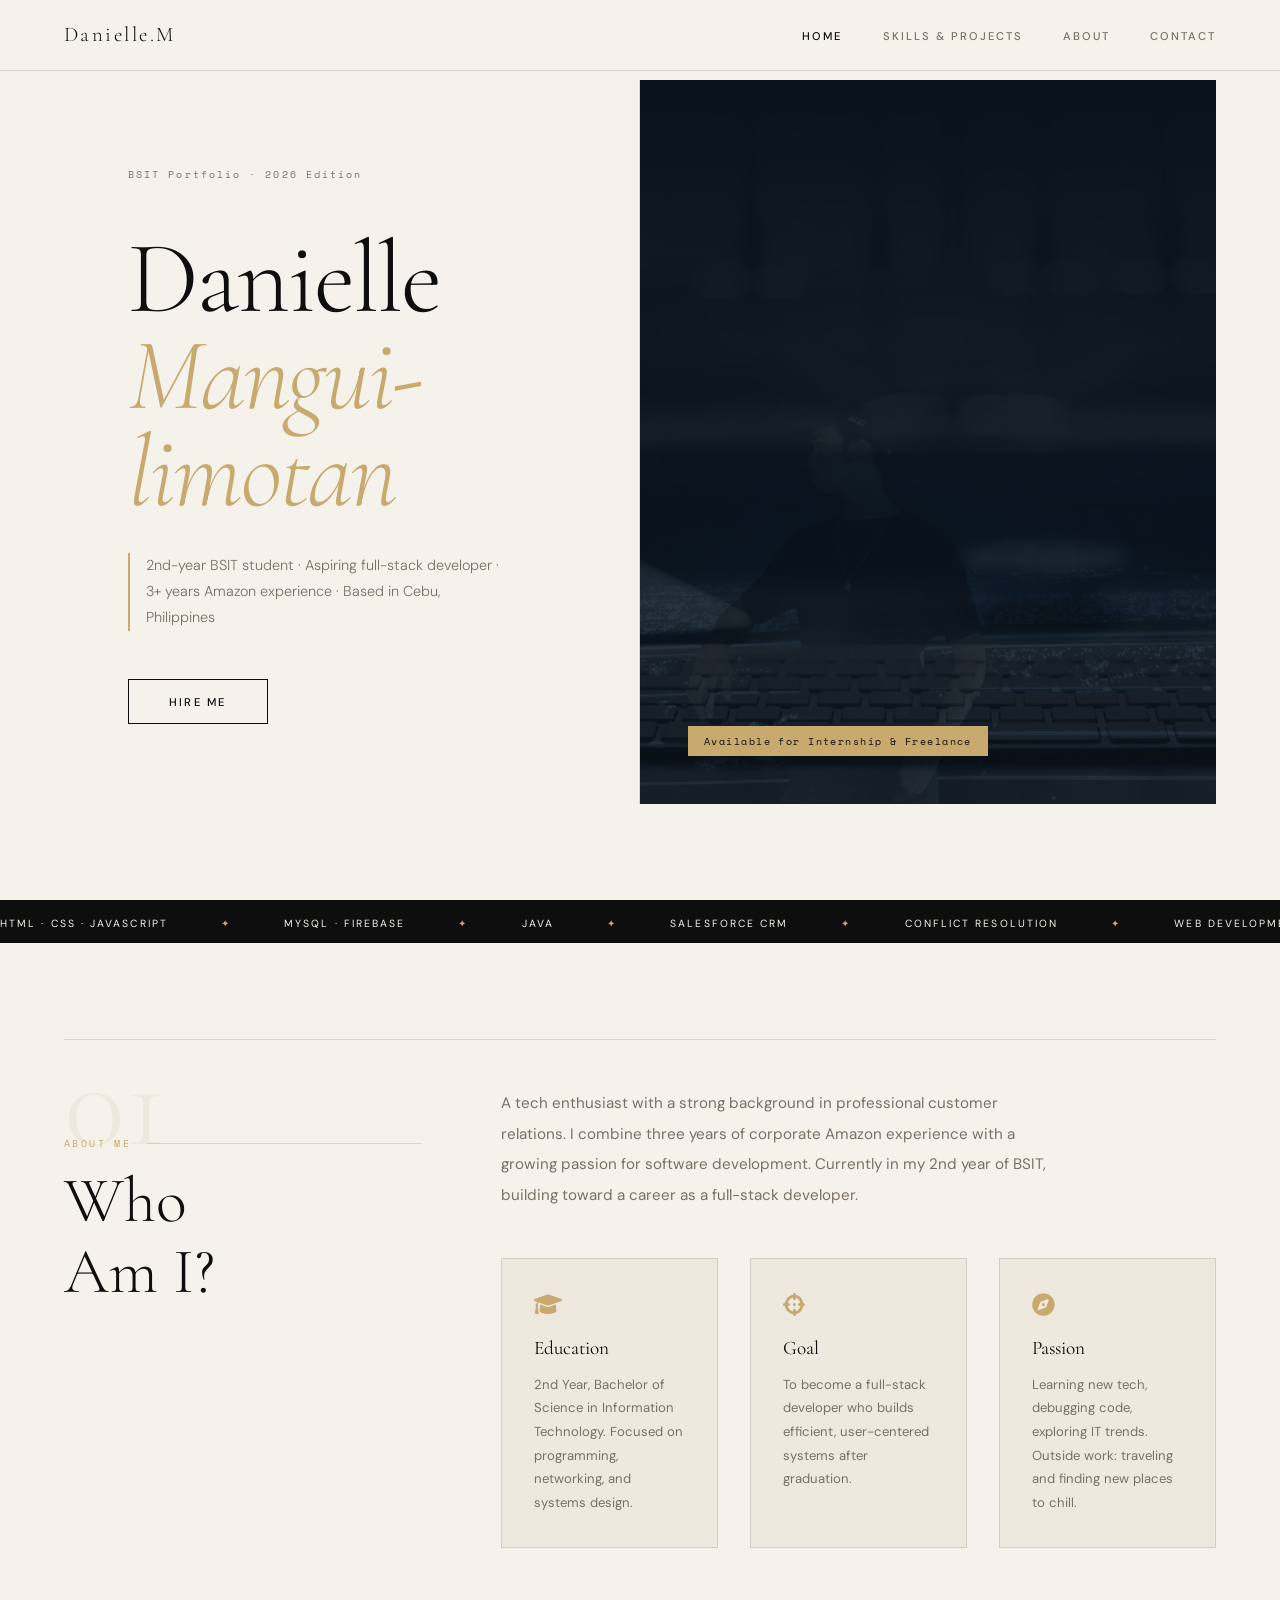
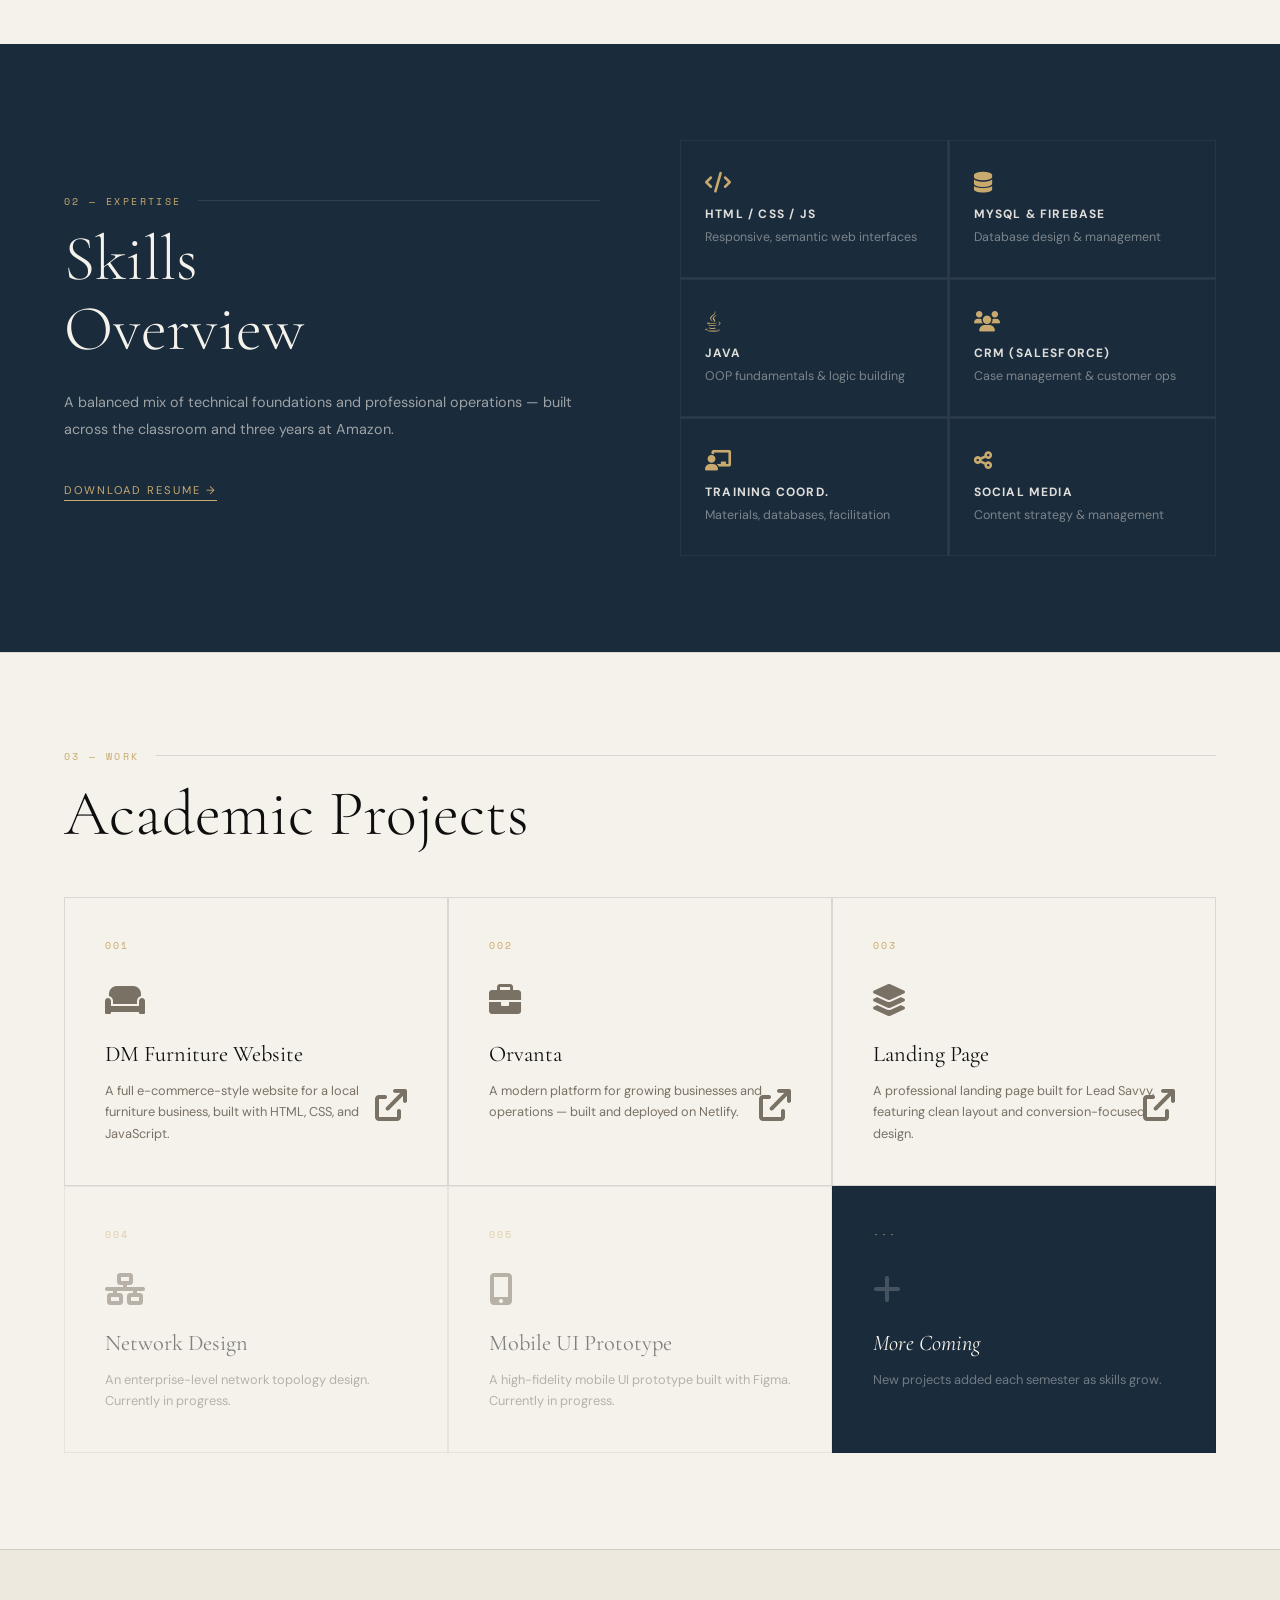
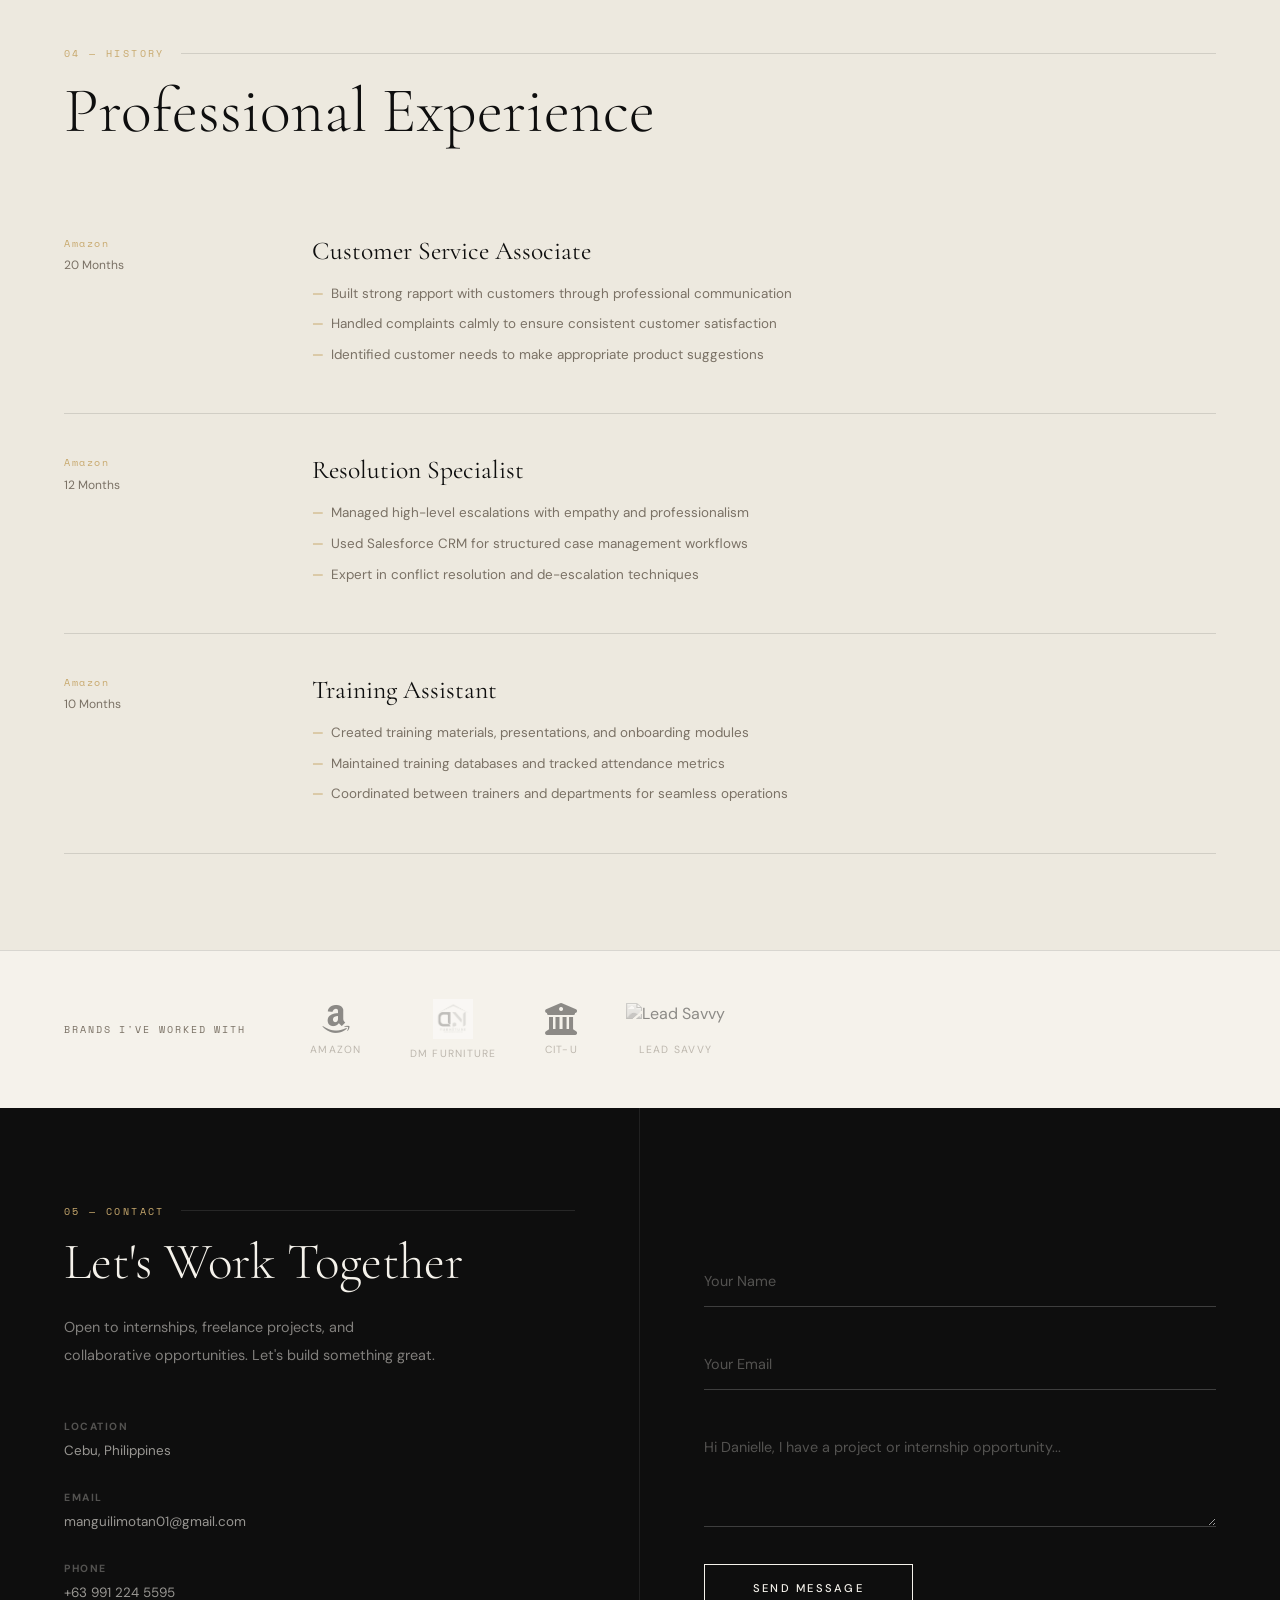
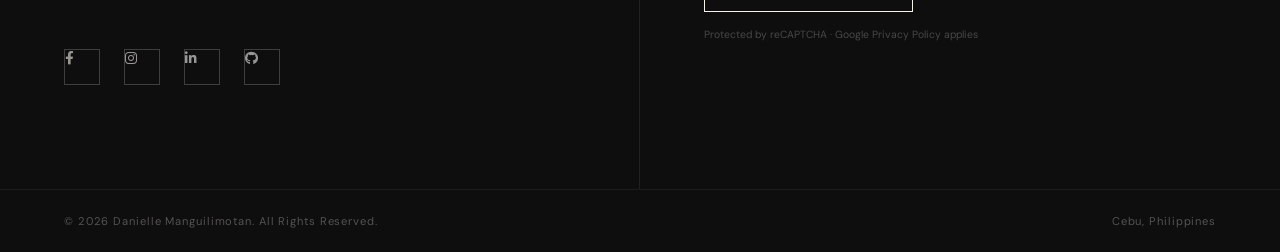
==== index.html @ 1981ad3d "Updated Portfolio" ====
<!DOCTYPE html>
<html lang="en">
<head>
<meta charset="UTF-8">
<meta name="viewport" content="width=device-width, initial-scale=1.0">
<title>Danielle Manguilimotan — Portfolio</title>
<link rel="preconnect" href="https://fonts.googleapis.com">
<link href="https://fonts.googleapis.com/css2?family=Cormorant+Garamond:ital,wght@0,300;0,400;0,600;1,300;1,400&family=DM+Sans:wght@300;400;500&family=Space+Mono&display=swap" rel="stylesheet">
<link rel="stylesheet" href="https://cdnjs.cloudflare.com/ajax/libs/font-awesome/6.0.0/css/all.min.css">
<style>
:root {
  --ink: #0e0e0e;
  --paper: #f5f2eb;
  --cream: #ede9df;
  --accent: #c8a96e;
  --muted: #7a7165;
  --blue-deep: #1a2b3c;
  --rule: rgba(14,14,14,0.12);
}

*, *::before, *::after { margin: 0; padding: 0; box-sizing: border-box; }

html { scroll-behavior: smooth; }

body {
  font-family: 'DM Sans', sans-serif;
  background: var(--paper);
  color: var(--ink);
  overflow-x: hidden;
}

/* ── NAV ── */
nav {
  position: fixed; top: 0; left: 0; right: 0; z-index: 100;
  display: flex; align-items: center; justify-content: space-between;
  padding: 1.4rem 4rem;
  background: rgba(245,242,235,0.92);
  backdrop-filter: blur(12px);
  border-bottom: 1px solid var(--rule);
}

.nav-logo {
  font-family: 'Cormorant Garamond', serif;
  font-size: 1.3rem;
  font-weight: 300;
  letter-spacing: 0.12em;
  color: var(--ink);
  text-decoration: none;
}

.nav-links { display: flex; gap: 2.5rem; list-style: none; }
.nav-links a {
  font-size: 0.7rem;
  font-weight: 500;
  letter-spacing: 0.18em;
  text-transform: uppercase;
  color: var(--muted);
  text-decoration: none;
  transition: color 0.3s;
}
.nav-links a:hover, .nav-links a.active { color: var(--ink); }

.hamburger { display: none; flex-direction: column; gap: 5px; cursor: pointer; background: none; border: none; }
.hamburger span { width: 24px; height: 1.5px; background: var(--ink); display: block; transition: 0.3s; }

/* ── HERO ── */
.hero {
  min-height: 100vh;
  display: grid;
  grid-template-columns: 1fr 1fr;
  padding-top: 80px;
}

.hero-left {
  display: flex; flex-direction: column; justify-content: flex-end;
  padding: 4rem 3rem 5rem 4rem;
  border-right: 1px solid var(--rule);
}

.hero-issue {
  font-family: 'Space Mono', monospace;
  font-size: 0.65rem;
  letter-spacing: 0.2em;
  color: var(--muted);
  margin-bottom: 3rem;
}

.hero-name {
  font-family: 'Cormorant Garamond', serif;
  font-size: clamp(4rem, 8vw, 7rem);
  font-weight: 300;
  line-height: 0.95;
  letter-spacing: -0.02em;
  margin-bottom: 2rem;
}

.hero-name em {
  font-style: italic;
  color: var(--accent);
}

.hero-desc {
  font-size: 0.9rem;
  font-weight: 300;
  color: var(--muted);
  line-height: 1.8;
  max-width: 380px;
  margin-bottom: 3rem;
  border-left: 2px solid var(--accent);
  padding-left: 1rem;
}

.hero-cta {
  display: inline-block;
  font-size: 0.7rem;
  letter-spacing: 0.2em;
  text-transform: uppercase;
  font-weight: 500;
  color: var(--ink);
  text-decoration: none;
  padding: 0.9rem 2.5rem;
  border: 1px solid var(--ink);
  transition: all 0.4s;
  align-self: flex-start;
}
.hero-cta:hover { background: var(--ink); color: var(--paper); }

.hero-right {
  background: var(--blue-deep);
  position: relative;
  overflow: hidden;
  display: flex; align-items: flex-end;
  padding: 3rem;
}

.hero-right::before {
  content: '';
  position: absolute; inset: 0;
  background: url('image/background.jpg') center/cover no-repeat;
  opacity: 0.35;
  mix-blend-mode: luminosity;
}

.hero-tag {
  position: relative; z-index: 2;
  background: var(--accent);
  color: var(--ink);
  font-family: 'Space Mono', monospace;
  font-size: 0.6rem;
  letter-spacing: 0.15em;
  padding: 0.5rem 1rem;
  display: inline-block;
}

.hero-photo {
  position: absolute; inset: 0;
  background: url('image/me4.jpg') center/cover no-repeat;
  opacity: 0.5;
  mix-blend-mode: multiply;
}

/* ── TICKER ── */
.ticker {
  background: var(--ink);
  color: var(--paper);
  padding: 0.7rem 0;
  overflow: hidden;
  white-space: nowrap;
}
.ticker-track {
  display: inline-block;
  animation: ticker 30s linear infinite;
  font-size: 0.65rem;
  letter-spacing: 0.2em;
  text-transform: uppercase;
}
.ticker-track span { margin: 0 3rem; color: var(--accent); }
@keyframes ticker { from { transform: translateX(0); } to { transform: translateX(-50%); } }

/* ── SECTION BASE ── */
section { padding: 6rem 4rem; }

.section-label {
  font-family: 'Space Mono', monospace;
  font-size: 0.6rem;
  letter-spacing: 0.25em;
  text-transform: uppercase;
  color: var(--accent);
  margin-bottom: 1rem;
  display: flex; align-items: center; gap: 1rem;
}
.section-label::after {
  content: '';
  flex: 1;
  height: 1px;
  background: var(--rule);
}

.section-title {
  font-family: 'Cormorant Garamond', serif;
  font-size: clamp(2.5rem, 5vw, 4rem);
  font-weight: 300;
  line-height: 1.1;
  margin-bottom: 1rem;
}

/* ── ABOUT ── */
.about-section {
  display: grid;
  grid-template-columns: 1fr 2fr;
  gap: 5rem;
  align-items: start;
  border-top: 1px solid var(--rule);
}

.about-sidebar .number {
  font-family: 'Cormorant Garamond', serif;
  font-size: 8rem;
  font-weight: 300;
  line-height: 1;
  color: var(--cream);
  margin-bottom: -2rem;
}

.about-cards { display: grid; grid-template-columns: repeat(3, 1fr); gap: 2rem; margin-top: 3rem; }
.about-card {
  padding: 2rem;
  border: 1px solid var(--rule);
  background: var(--cream);
  transition: all 0.4s;
}
.about-card:hover {
  border-color: var(--accent);
  transform: translateY(-4px);
}
.about-card .card-icon {
  font-size: 1.4rem;
  color: var(--accent);
  margin-bottom: 1rem;
}
.about-card h3 {
  font-family: 'Cormorant Garamond', serif;
  font-size: 1.2rem;
  font-weight: 400;
  margin-bottom: 0.8rem;
}
.about-card p { font-size: 0.82rem; color: var(--muted); line-height: 1.8; }

/* ── SKILLS ── */
.skills-section {
  background: var(--blue-deep);
  color: var(--paper);
  display: grid;
  grid-template-columns: 1fr 1fr;
  gap: 5rem;
  align-items: center;
}

.skills-section .section-label { color: var(--accent); }
.skills-section .section-label::after { background: rgba(255,255,255,0.1); }
.skills-section .section-title { color: var(--paper); }
.skills-section .skills-lead { font-size: 0.9rem; color: rgba(245,242,235,0.6); line-height: 1.9; margin-top: 1.5rem; }

.skills-grid { display: grid; grid-template-columns: 1fr 1fr; gap: 1px; background: rgba(255,255,255,0.08); }
.skill-cell {
  padding: 2rem 1.5rem;
  background: var(--blue-deep);
  border: 1px solid rgba(255,255,255,0.06);
  transition: background 0.3s;
}
.skill-cell:hover { background: rgba(255,255,255,0.04); }
.skill-cell i { font-size: 1.3rem; color: var(--accent); margin-bottom: 0.8rem; display: block; }
.skill-cell h4 { font-size: 0.75rem; letter-spacing: 0.1em; text-transform: uppercase; color: rgba(245,242,235,0.9); margin-bottom: 0.4rem; }
.skill-cell p { font-size: 0.78rem; color: rgba(245,242,235,0.45); }

/* ── PROJECTS ── */
.projects-section { border-top: 1px solid var(--rule); }

.projects-grid { display: grid; grid-template-columns: repeat(3, 1fr); gap: 0; margin-top: 3rem; }
.project-card {
  border: 1px solid var(--rule);
  padding: 2.5rem;
  text-decoration: none;
  color: var(--ink);
  position: relative;
  overflow: hidden;
  transition: all 0.4s;
  background: var(--paper);
}
.project-card::before {
  content: '';
  position: absolute;
  left: 0; top: 0; bottom: 0;
  width: 3px;
  background: var(--accent);
  transform: scaleY(0);
  transform-origin: bottom;
  transition: transform 0.4s;
}
.project-card:hover::before { transform: scaleY(1); }
.project-card:hover { background: var(--cream); }

.project-num {
  font-family: 'Space Mono', monospace;
  font-size: 0.6rem;
  color: var(--accent);
  letter-spacing: 0.2em;
  margin-bottom: 2rem;
}
.project-card i { font-size: 2rem; color: var(--muted); margin-bottom: 1.5rem; display: block; }
.project-card h3 {
  font-family: 'Cormorant Garamond', serif;
  font-size: 1.4rem;
  font-weight: 400;
  margin-bottom: 0.8rem;
}
.project-card p { font-size: 0.8rem; color: var(--muted); line-height: 1.7; }
.project-arrow {
  position: absolute; bottom: 2.5rem; right: 2.5rem;
  font-size: 0.9rem; color: var(--accent);
  transition: transform 0.3s;
}
.project-card:hover .project-arrow { transform: translate(4px, -4px); }
.project-wip { opacity: 0.5; pointer-events: none; }

/* ── EXPERIENCE ── */
.experience-section {
  background: var(--cream);
  border-top: 1px solid var(--rule);
}

.exp-timeline { margin-top: 3rem; }
.exp-item {
  display: grid;
  grid-template-columns: 200px 1fr;
  gap: 3rem;
  padding: 2.5rem 0;
  border-bottom: 1px solid var(--rule);
  align-items: start;
}
.exp-meta .company {
  font-family: 'Space Mono', monospace;
  font-size: 0.65rem;
  letter-spacing: 0.15em;
  color: var(--accent);
  margin-bottom: 0.4rem;
}
.exp-meta .duration {
  font-size: 0.75rem;
  color: var(--muted);
}
.exp-content h3 {
  font-family: 'Cormorant Garamond', serif;
  font-size: 1.6rem;
  font-weight: 400;
  margin-bottom: 1rem;
}
.exp-bullets { list-style: none; }
.exp-bullets li {
  font-size: 0.84rem;
  color: var(--muted);
  line-height: 1.8;
  padding-left: 1.2rem;
  position: relative;
  margin-bottom: 0.4rem;
}
.exp-bullets li::before {
  content: '—';
  position: absolute; left: 0;
  color: var(--accent);
}

/* ── BRANDS ── */
.brands-section {
  border-top: 1px solid var(--rule);
  padding: 3rem 4rem;
  display: flex;
  align-items: center;
  gap: 4rem;
  flex-wrap: wrap;
}
.brand-label {
  font-family: 'Space Mono', monospace;
  font-size: 0.6rem;
  letter-spacing: 0.2em;
  color: var(--muted);
  text-transform: uppercase;
  white-space: nowrap;
}
.brands-list {
  display: flex; align-items: center; gap: 3rem; flex-wrap: wrap;
}
.brand-item {
  opacity: 0.45;
  transition: opacity 0.3s;
  display: flex; flex-direction: column; align-items: center; gap: 0.5rem;
}
.brand-item:hover { opacity: 0.85; }
.brand-item i { font-size: 2rem; color: var(--ink); }
.brand-item span { font-size: 0.65rem; letter-spacing: 0.12em; text-transform: uppercase; color: var(--muted); }
.brand-item img { height: 40px; width: auto; filter: grayscale(1); }

/* ── CONTACT CTA ── */
.contact-section {
  background: var(--ink);
  color: var(--paper);
  display: grid;
  grid-template-columns: 1fr 1fr;
  min-height: 60vh;
  padding: 0;
}

.contact-left {
  padding: 6rem 4rem;
  border-right: 1px solid rgba(255,255,255,0.08);
  display: flex; flex-direction: column; justify-content: space-between;
}
.contact-left .section-label { color: var(--accent); }
.contact-left .section-label::after { background: rgba(255,255,255,0.1); }
.contact-left .section-title { color: var(--paper); font-size: clamp(2.5rem, 4vw, 3.5rem); }
.contact-tagline { font-size: 0.9rem; color: rgba(245,242,235,0.5); line-height: 1.9; margin-top: 1.5rem; max-width: 380px; }

.contact-info { margin-top: auto; padding-top: 3rem; }
.contact-info a, .contact-info p {
  display: block;
  font-size: 0.84rem;
  color: rgba(245,242,235,0.6);
  text-decoration: none;
  margin-bottom: 0.5rem;
  transition: color 0.3s;
}
.contact-info a:hover { color: var(--accent); }

.contact-right {
  padding: 6rem 4rem;
  display: flex; flex-direction: column; justify-content: center;
}

.contact-form input,
.contact-form textarea {
  width: 100%;
  background: transparent;
  border: none;
  border-bottom: 1px solid rgba(255,255,255,0.2);
  color: var(--paper);
  font-family: 'DM Sans', sans-serif;
  font-size: 0.9rem;
  padding: 1rem 0;
  margin-bottom: 2rem;
  outline: none;
  transition: border-color 0.3s;
}
.contact-form input:focus,
.contact-form textarea:focus { border-color: var(--accent); }
.contact-form input::placeholder,
.contact-form textarea::placeholder { color: rgba(245,242,235,0.3); }

.contact-form button {
  background: transparent;
  border: 1px solid var(--paper);
  color: var(--paper);
  font-family: 'DM Sans', sans-serif;
  font-size: 0.7rem;
  letter-spacing: 0.2em;
  text-transform: uppercase;
  padding: 1rem 3rem;
  cursor: pointer;
  transition: all 0.4s;
  font-weight: 500;
}
.contact-form button:hover { background: var(--accent); border-color: var(--accent); color: var(--ink); }

.socials-row { display: flex; gap: 1.5rem; margin-top: 3rem; }
.social-link {
  width: 36px; height: 36px;
  border: 1px solid rgba(255,255,255,0.2);
  display: flex; align-items: center; justify-content: center;
  color: rgba(245,242,235,0.5);
  text-decoration: none;
  font-size: 0.8rem;
  transition: all 0.3s;
}
.social-link:hover { border-color: var(--accent); color: var(--accent); }

/* ── FOOTER ── */
footer {
  background: var(--ink);
  border-top: 1px solid rgba(255,255,255,0.06);
  padding: 1.5rem 4rem;
  display: flex;
  justify-content: space-between;
  align-items: center;
}
footer p { font-size: 0.7rem; color: rgba(245,242,235,0.3); letter-spacing: 0.08em; }

/* ── MOBILE ── */
@media (max-width: 900px) {
  nav { padding: 1.2rem 1.5rem; }
  .nav-links { display: none; flex-direction: column; position: fixed; top: 60px; left: 0; right: 0; background: var(--paper); padding: 2rem; border-bottom: 1px solid var(--rule); gap: 1.5rem; }
  .nav-links.open { display: flex; }
  .hamburger { display: flex; }

  .hero { grid-template-columns: 1fr; min-height: auto; }
  .hero-left { padding: 3rem 1.5rem 4rem; border-right: none; border-bottom: 1px solid var(--rule); }
  .hero-right { height: 50vw; min-height: 200px; }

  section { padding: 4rem 1.5rem; }
  .about-section { grid-template-columns: 1fr; gap: 2rem; }
  .about-cards { grid-template-columns: 1fr; }
  .skills-section { grid-template-columns: 1fr; gap: 3rem; }
  .projects-grid { grid-template-columns: 1fr; }
  .exp-item { grid-template-columns: 1fr; gap: 0.5rem; }
  .brands-section { padding: 2rem 1.5rem; gap: 2rem; }
  .contact-section { grid-template-columns: 1fr; }
  .contact-left, .contact-right { padding: 3rem 1.5rem; }
  .contact-left { border-right: none; border-bottom: 1px solid rgba(255,255,255,0.08); }
  footer { flex-direction: column; gap: 0.5rem; text-align: center; padding: 1.5rem; }
}
</style>
</head>
<body>

<!-- NAV -->
<nav>
  <a href="index.html" class="nav-logo">Danielle.M</a>
  <ul class="nav-links" id="navLinks">
    <li><a href="index.html" class="active">Home</a></li>
    <li><a href="services.html">Skills & Projects</a></li>
    <li><a href="about.html">About</a></li>
    <li><a href="contact.html">Contact</a></li>
  </ul>
  <button class="hamburger" id="hamburger" aria-label="Menu">
    <span></span><span></span><span></span>
  </button>
</nav>

<!-- HERO -->
<section id="home" class="hero">
  <div class="hero-left">
    <p class="hero-issue">BSIT Portfolio · 2026 Edition</p>
    <h1 class="hero-name">Danielle<br><em>Mangui-<br>limotan</em></h1>
    <p class="hero-desc">2nd-year BSIT student · Aspiring full-stack developer · 3+ years Amazon experience · Based in Cebu, Philippines</p>
    <a href="#contact" class="hero-cta">Hire Me</a>
  </div>
  <div class="hero-right">
    <div class="hero-photo"></div>
    <span class="hero-tag">Available for Internship &amp; Freelance</span>
  </div>
</section>

<!-- TICKER -->
<div class="ticker">
  <div class="ticker-track">
    HTML · CSS · JavaScript <span>✦</span> MySQL · Firebase <span>✦</span> Java <span>✦</span> Salesforce CRM <span>✦</span> Conflict Resolution <span>✦</span> Web Development <span>✦</span> Social Media Management <span>✦</span> HTML · CSS · JavaScript <span>✦</span> MySQL · Firebase <span>✦</span> Java <span>✦</span> Salesforce CRM <span>✦</span> Conflict Resolution <span>✦</span> Web Development <span>✦</span> Social Media Management <span>✦</span>
  </div>
</div>

<!-- ABOUT -->
<section id="about">
  <div class="about-section">
    <div class="about-sidebar">
      <div class="number">01</div>
      <div class="section-label">About Me</div>
      <div class="section-title">Who<br>Am I?</div>
    </div>
    <div>
      <p style="font-size:0.95rem; color:var(--muted); line-height:2; max-width:560px; margin-top:3rem;">
        A tech enthusiast with a strong background in professional customer relations. I combine three years of corporate Amazon experience with a growing passion for software development. Currently in my 2nd year of BSIT, building toward a career as a full-stack developer.
      </p>
      <div class="about-cards">
        <div class="about-card">
          <div class="card-icon"><i class="fas fa-graduation-cap"></i></div>
          <h3>Education</h3>
          <p>2nd Year, Bachelor of Science in Information Technology. Focused on programming, networking, and systems design.</p>
        </div>
        <div class="about-card">
          <div class="card-icon"><i class="fas fa-crosshairs"></i></div>
          <h3>Goal</h3>
          <p>To become a full-stack developer who builds efficient, user-centered systems after graduation.</p>
        </div>
        <div class="about-card">
          <div class="card-icon"><i class="fas fa-compass"></i></div>
          <h3>Passion</h3>
          <p>Learning new tech, debugging code, exploring IT trends. Outside work: traveling and finding new places to chill.</p>
        </div>
      </div>
    </div>
  </div>
</section>

<!-- SKILLS -->
<section class="skills-section" id="skills">
  <div>
    <div class="section-label">02 — Expertise</div>
    <div class="section-title">Skills<br>Overview</div>
    <p class="skills-lead">A balanced mix of technical foundations and professional operations — built across the classroom and three years at Amazon.</p>
    <a href="projects/Resume (1).pdf" target="_blank" style="display:inline-block; margin-top:2.5rem; font-size:0.7rem; letter-spacing:0.18em; text-transform:uppercase; color:var(--accent); text-decoration:none; border-bottom:1px solid var(--accent); padding-bottom:3px;">Download Resume →</a>
  </div>
  <div class="skills-grid">
    <div class="skill-cell">
      <i class="fas fa-code"></i>
      <h4>HTML / CSS / JS</h4>
      <p>Responsive, semantic web interfaces</p>
    </div>
    <div class="skill-cell">
      <i class="fas fa-database"></i>
      <h4>MySQL & Firebase</h4>
      <p>Database design & management</p>
    </div>
    <div class="skill-cell">
      <i class="fab fa-java"></i>
      <h4>Java</h4>
      <p>OOP fundamentals & logic building</p>
    </div>
    <div class="skill-cell">
      <i class="fas fa-users"></i>
      <h4>CRM (Salesforce)</h4>
      <p>Case management & customer ops</p>
    </div>
    <div class="skill-cell">
      <i class="fas fa-chalkboard-teacher"></i>
      <h4>Training Coord.</h4>
      <p>Materials, databases, facilitation</p>
    </div>
    <div class="skill-cell">
      <i class="fas fa-share-alt"></i>
      <h4>Social Media</h4>
      <p>Content strategy & management</p>
    </div>
  </div>
</section>

<!-- PROJECTS -->
<section class="projects-section" id="projects">
  <div class="section-label">03 — Work</div>
  <div class="section-title">Academic Projects</div>
  <div class="projects-grid">
    <a href="https://dmfurniture.netlify.app" target="_blank" class="project-card">
      <div class="project-num">001</div>
      <i class="fas fa-couch"></i>
      <h3>DM Furniture Website</h3>
      <p>A full e-commerce-style website for a local furniture business, built with HTML, CSS, and JavaScript.</p>
      <span class="project-arrow"><i class="fas fa-arrow-up-right-from-square"></i></span>
    </a>
    <a href="https://orvantaweb.netlify.app/" target="_blank" class="project-card">
      <div class="project-num">002</div>
      <i class="fas fa-briefcase"></i>
      <h3>Orvanta</h3>
      <p>A modern platform for growing businesses and operations — built and deployed on Netlify.</p>
      <span class="project-arrow"><i class="fas fa-arrow-up-right-from-square"></i></span>
    </a>
    <a href="projects/Lead Savvy/expertise.html" target="_blank" class="project-card">
      <div class="project-num">003</div>
      <i class="fas fa-layer-group"></i>
      <h3>Landing Page</h3>
      <p>A professional landing page built for Lead Savvy, featuring clean layout and conversion-focused design.</p>
      <span class="project-arrow"><i class="fas fa-arrow-up-right-from-square"></i></span>
    </a>
    <div class="project-card project-wip">
      <div class="project-num">004</div>
      <i class="fas fa-network-wired"></i>
      <h3>Network Design</h3>
      <p>An enterprise-level network topology design. Currently in progress.</p>
    </div>
    <div class="project-card project-wip">
      <div class="project-num">005</div>
      <i class="fas fa-mobile-alt"></i>
      <h3>Mobile UI Prototype</h3>
      <p>A high-fidelity mobile UI prototype built with Figma. Currently in progress.</p>
    </div>
    <div class="project-card" style="background:var(--blue-deep); color:var(--paper); pointer-events:none;">
      <div class="project-num" style="color:var(--accent);">···</div>
      <i class="fas fa-plus" style="color:rgba(245,242,235,0.2);"></i>
      <h3 style="color:var(--paper); font-style:italic;">More Coming</h3>
      <p style="color:rgba(245,242,235,0.4);">New projects added each semester as skills grow.</p>
    </div>
  </div>
</section>

<!-- EXPERIENCE -->
<section class="experience-section" id="experience">
  <div class="section-label">04 — History</div>
  <div class="section-title">Professional Experience</div>
  <div class="exp-timeline">
    <div class="exp-item">
      <div class="exp-meta">
        <p class="company">Amazon</p>
        <p class="duration">20 Months</p>
      </div>
      <div class="exp-content">
        <h3>Customer Service Associate</h3>
        <ul class="exp-bullets">
          <li>Built strong rapport with customers through professional communication</li>
          <li>Handled complaints calmly to ensure consistent customer satisfaction</li>
          <li>Identified customer needs to make appropriate product suggestions</li>
        </ul>
      </div>
    </div>
    <div class="exp-item">
      <div class="exp-meta">
        <p class="company">Amazon</p>
        <p class="duration">12 Months</p>
      </div>
      <div class="exp-content">
        <h3>Resolution Specialist</h3>
        <ul class="exp-bullets">
          <li>Managed high-level escalations with empathy and professionalism</li>
          <li>Used Salesforce CRM for structured case management workflows</li>
          <li>Expert in conflict resolution and de-escalation techniques</li>
        </ul>
      </div>
    </div>
    <div class="exp-item">
      <div class="exp-meta">
        <p class="company">Amazon</p>
        <p class="duration">10 Months</p>
      </div>
      <div class="exp-content">
        <h3>Training Assistant</h3>
        <ul class="exp-bullets">
          <li>Created training materials, presentations, and onboarding modules</li>
          <li>Maintained training databases and tracked attendance metrics</li>
          <li>Coordinated between trainers and departments for seamless operations</li>
        </ul>
      </div>
    </div>
  </div>
</section>

<!-- BRANDS -->
<div class="brands-section">
  <p class="brand-label">Brands I've worked with</p>
  <div class="brands-list">
    <div class="brand-item">
      <i class="fab fa-amazon"></i>
      <span>Amazon</span>
    </div>
    <div class="brand-item">
      <img src="image/dm-logo.jpg" alt="DM Furniture">
      <span>DM Furniture</span>
    </div>
    <div class="brand-item">
      <i class="fas fa-university"></i>
      <span>CIT-U</span>
    </div>
    <div class="brand-item">
      <img src="https://storage.googleapis.com/msgsndr/n3153ZygDYl4FJpEjb5P/media/66e6dcdc849df14567d48e57.png" alt="Lead Savvy" style="height:32px; filter:grayscale(1);">
      <span>Lead Savvy</span>
    </div>
  </div>
</div>

<!-- CONTACT -->
<section id="contact" class="contact-section">
  <div class="contact-left">
    <div>
      <div class="section-label">05 — Contact</div>
      <div class="section-title">Let's Work Together</div>
      <p class="contact-tagline">Open to internships, freelance projects, and collaborative opportunities. Let's build something great.</p>
    </div>
    <div class="contact-info">
      <p><strong style="color:rgba(245,242,235,0.3); font-size:0.65rem; letter-spacing:0.15em; text-transform:uppercase;">Location</strong></p>
      <p style="margin-top:0.3rem;">Cebu, Philippines</p>
      <br>
      <p><strong style="color:rgba(245,242,235,0.3); font-size:0.65rem; letter-spacing:0.15em; text-transform:uppercase;">Email</strong></p>
      <a href="mailto:manguilimotan01@gmail.com" style="margin-top:0.3rem;">manguilimotan01@gmail.com</a>
      <br>
      <p><strong style="color:rgba(245,242,235,0.3); font-size:0.65rem; letter-spacing:0.15em; text-transform:uppercase;">Phone</strong></p>
      <a href="tel:+639912245595" style="margin-top:0.3rem;">+63 991 224 5595</a>
      <div class="socials-row">
        <a href="https://www.facebook.com/dandandemadara/" target="_blank" class="social-link"><i class="fab fa-facebook-f"></i></a>
        <a href="https://www.instagram.com/dandandemadara/" target="_blank" class="social-link"><i class="fab fa-instagram"></i></a>
        <a href="https://www.linkedin.com/in/danielle-manguilimotan-413b5718b/" target="_blank" class="social-link"><i class="fab fa-linkedin-in"></i></a>
        <a href="#" class="social-link"><i class="fab fa-github"></i></a>
      </div>
    </div>
  </div>
  <div class="contact-right">
    <form id="inline-contact-form" class="contact-form">
      <input type="text" name="name" placeholder="Your Name" required>
      <input type="email" name="email" placeholder="Your Email" required>
      <textarea name="message" rows="4" placeholder="Hi Danielle, I have a project or internship opportunity..."></textarea>
      <button type="submit">Send Message</button>
    </form>
    <p style="font-size:0.65rem; color:rgba(245,242,235,0.25); margin-top:1rem;">Protected by reCAPTCHA · Google Privacy Policy applies</p>
  </div>
</section>

<footer>
  <p>© 2026 Danielle Manguilimotan. All Rights Reserved.</p>
  <p>Cebu, Philippines</p>
</footer>

<script type="text/javascript" src="https://cdn.jsdelivr.net/npm/@emailjs/browser@3/dist/email.min.js"></script>
<script>
(function() { emailjs.init("vHqH83-pfvfXuaA0O"); })();

const hamburger = document.getElementById('hamburger');
const navLinks = document.getElementById('navLinks');
hamburger.addEventListener('click', () => navLinks.classList.toggle('open'));

const form = document.getElementById('inline-contact-form');
if (form) {
  form.addEventListener('submit', function(e) {
    e.preventDefault();
    const btn = this.querySelector('button');
    btn.textContent = 'Sending...';
    btn.style.opacity = '0.6';
    emailjs.sendForm('service_1fu182t', 'template_cr8by4o', this)
      .then(() => {
        btn.textContent = 'Sent ✓';
        btn.style.background = 'var(--accent)';
        btn.style.borderColor = 'var(--accent)';
        btn.style.color = 'var(--ink)';
        btn.style.opacity = '1';
        form.reset();
        setTimeout(() => {
          btn.textContent = 'Send Message';
          btn.style.background = '';
          btn.style.borderColor = '';
          btn.style.color = '';
        }, 3000);
      }, () => {
        btn.textContent = 'Failed. Try again.';
        btn.style.opacity = '1';
      });
  });
}
</script>
</body>
</html>
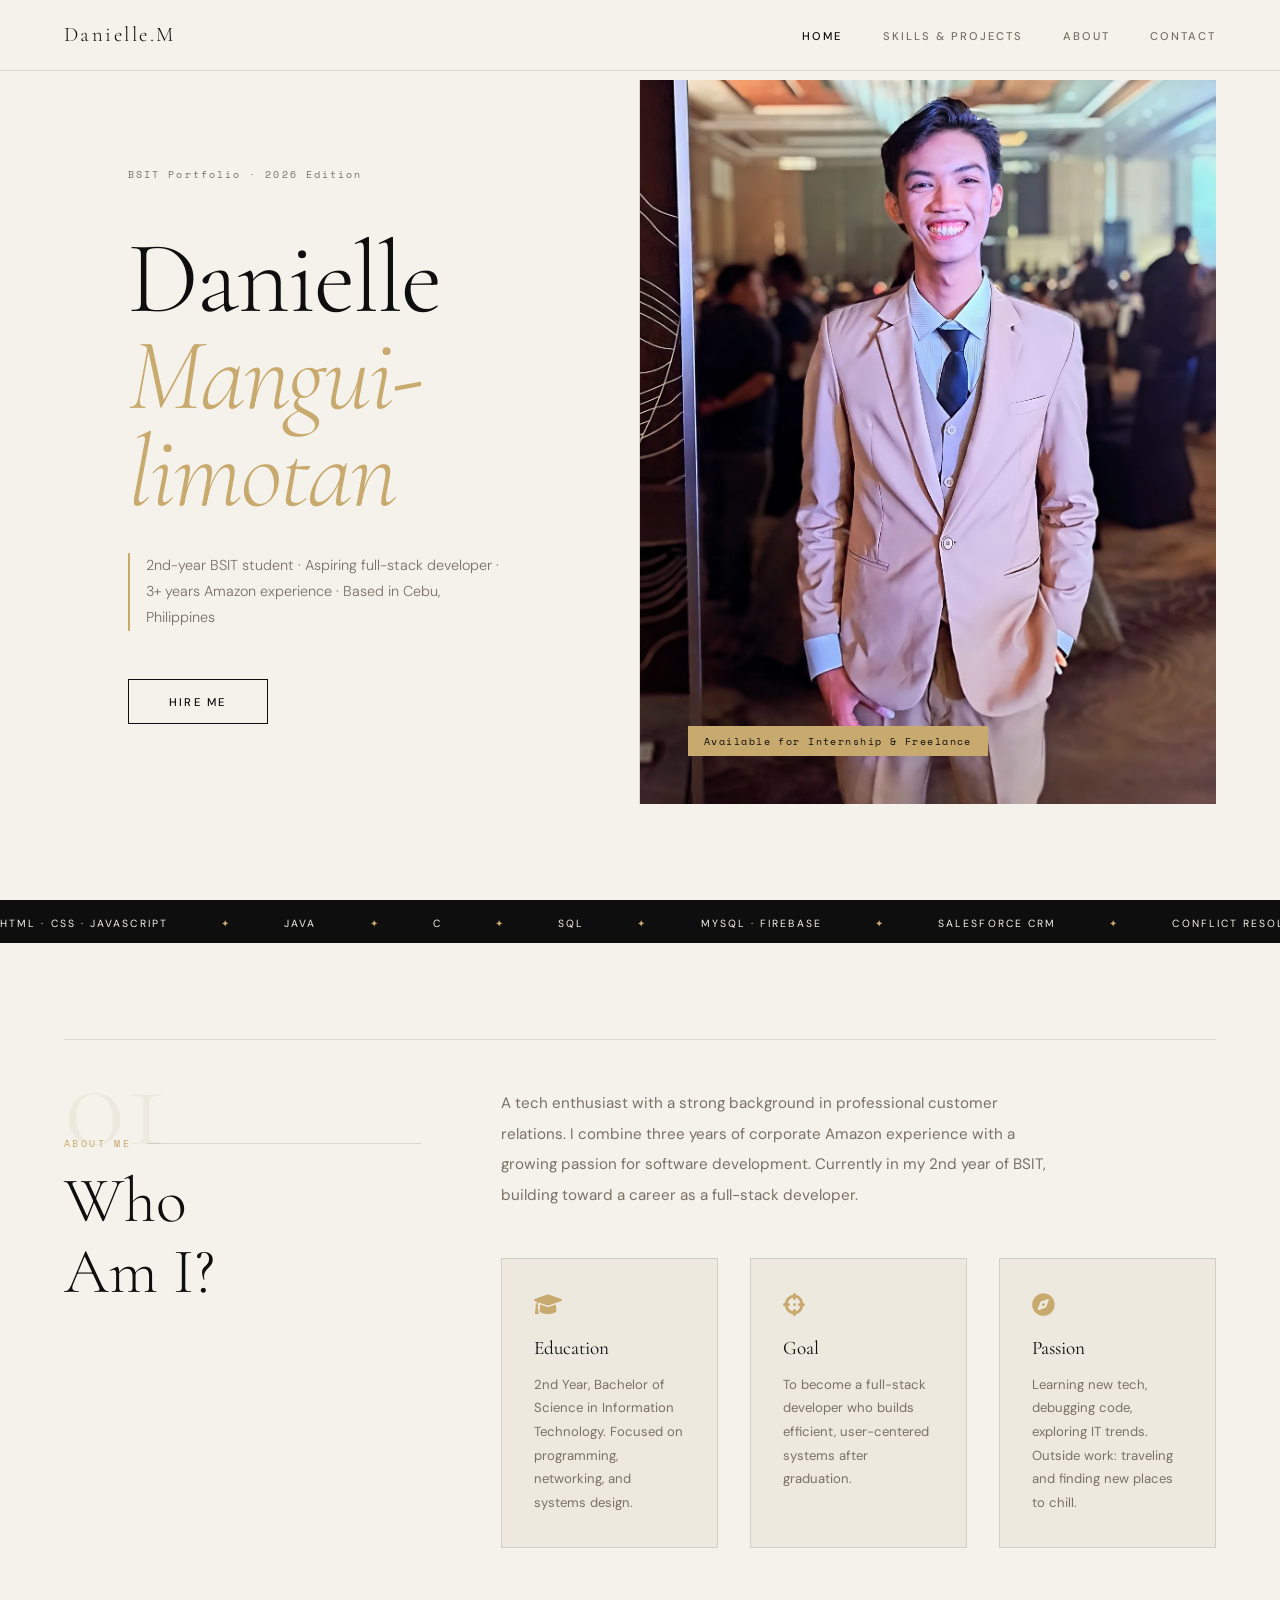
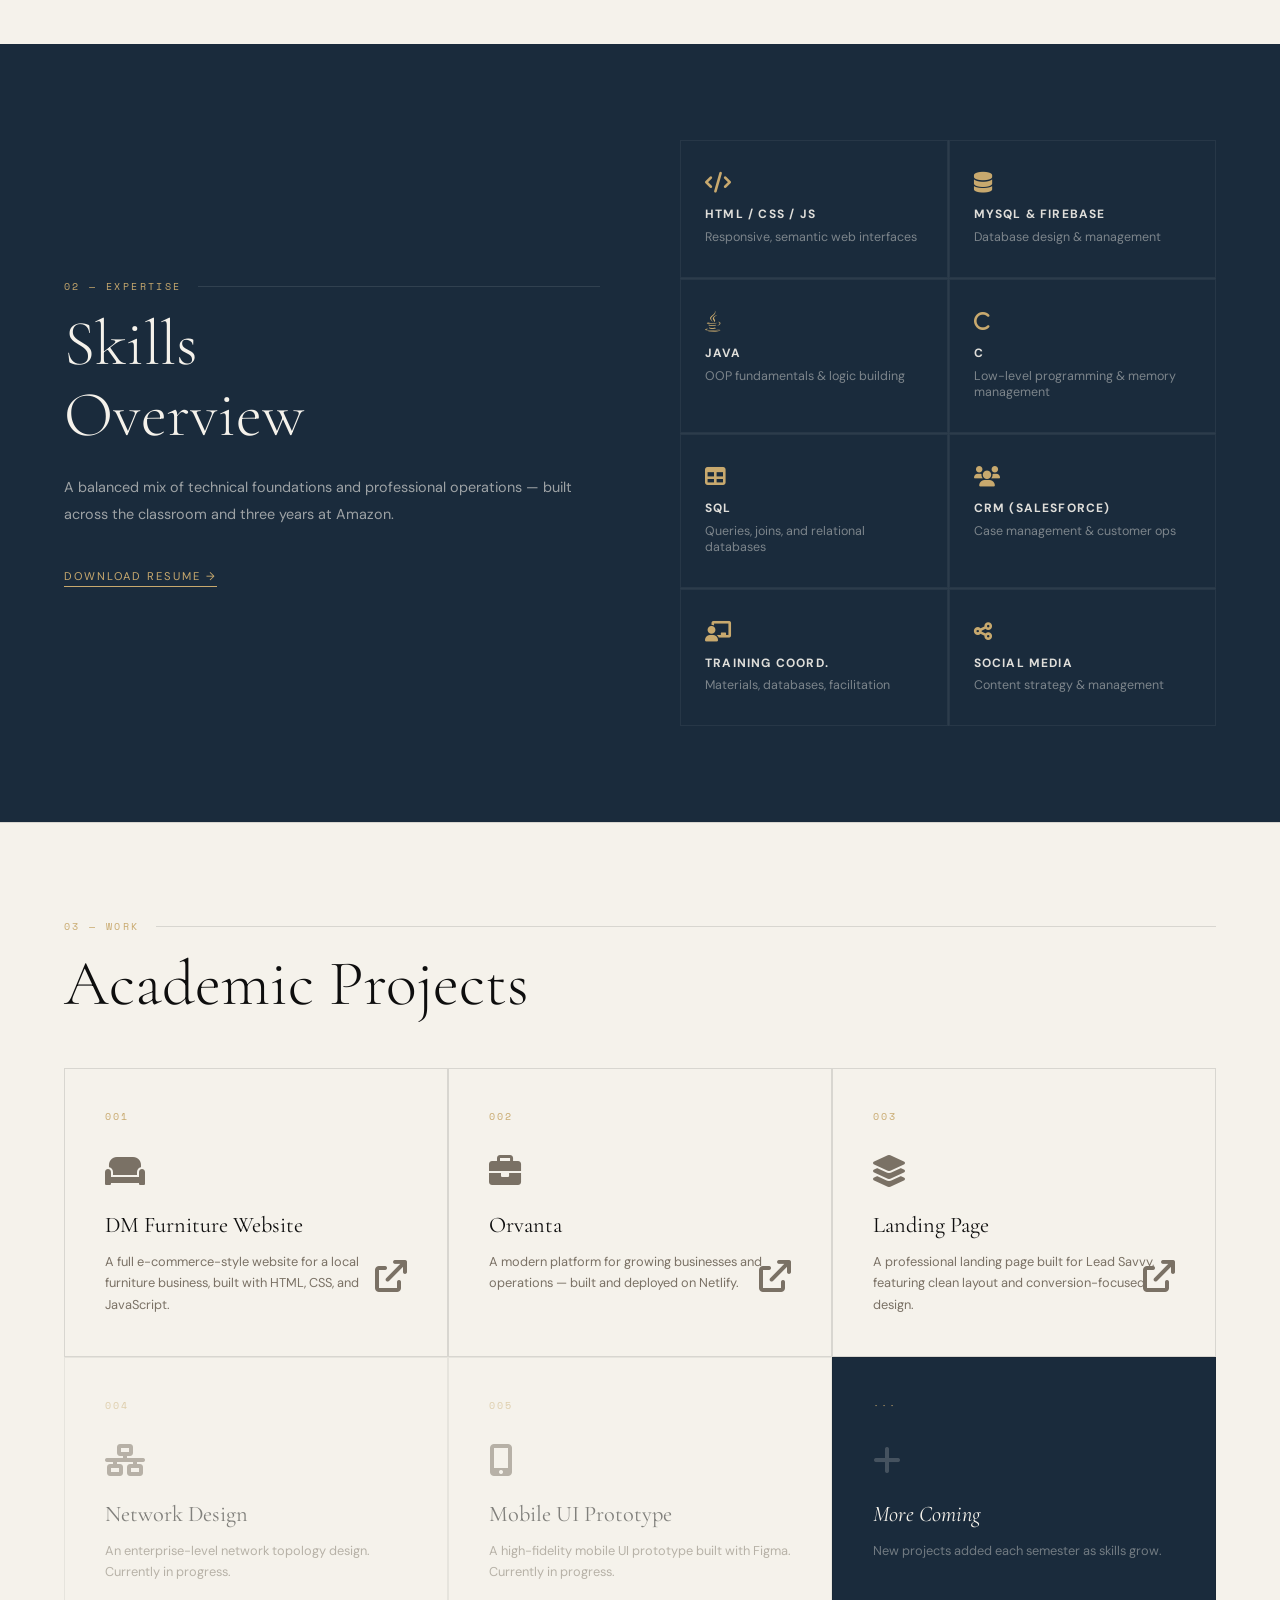
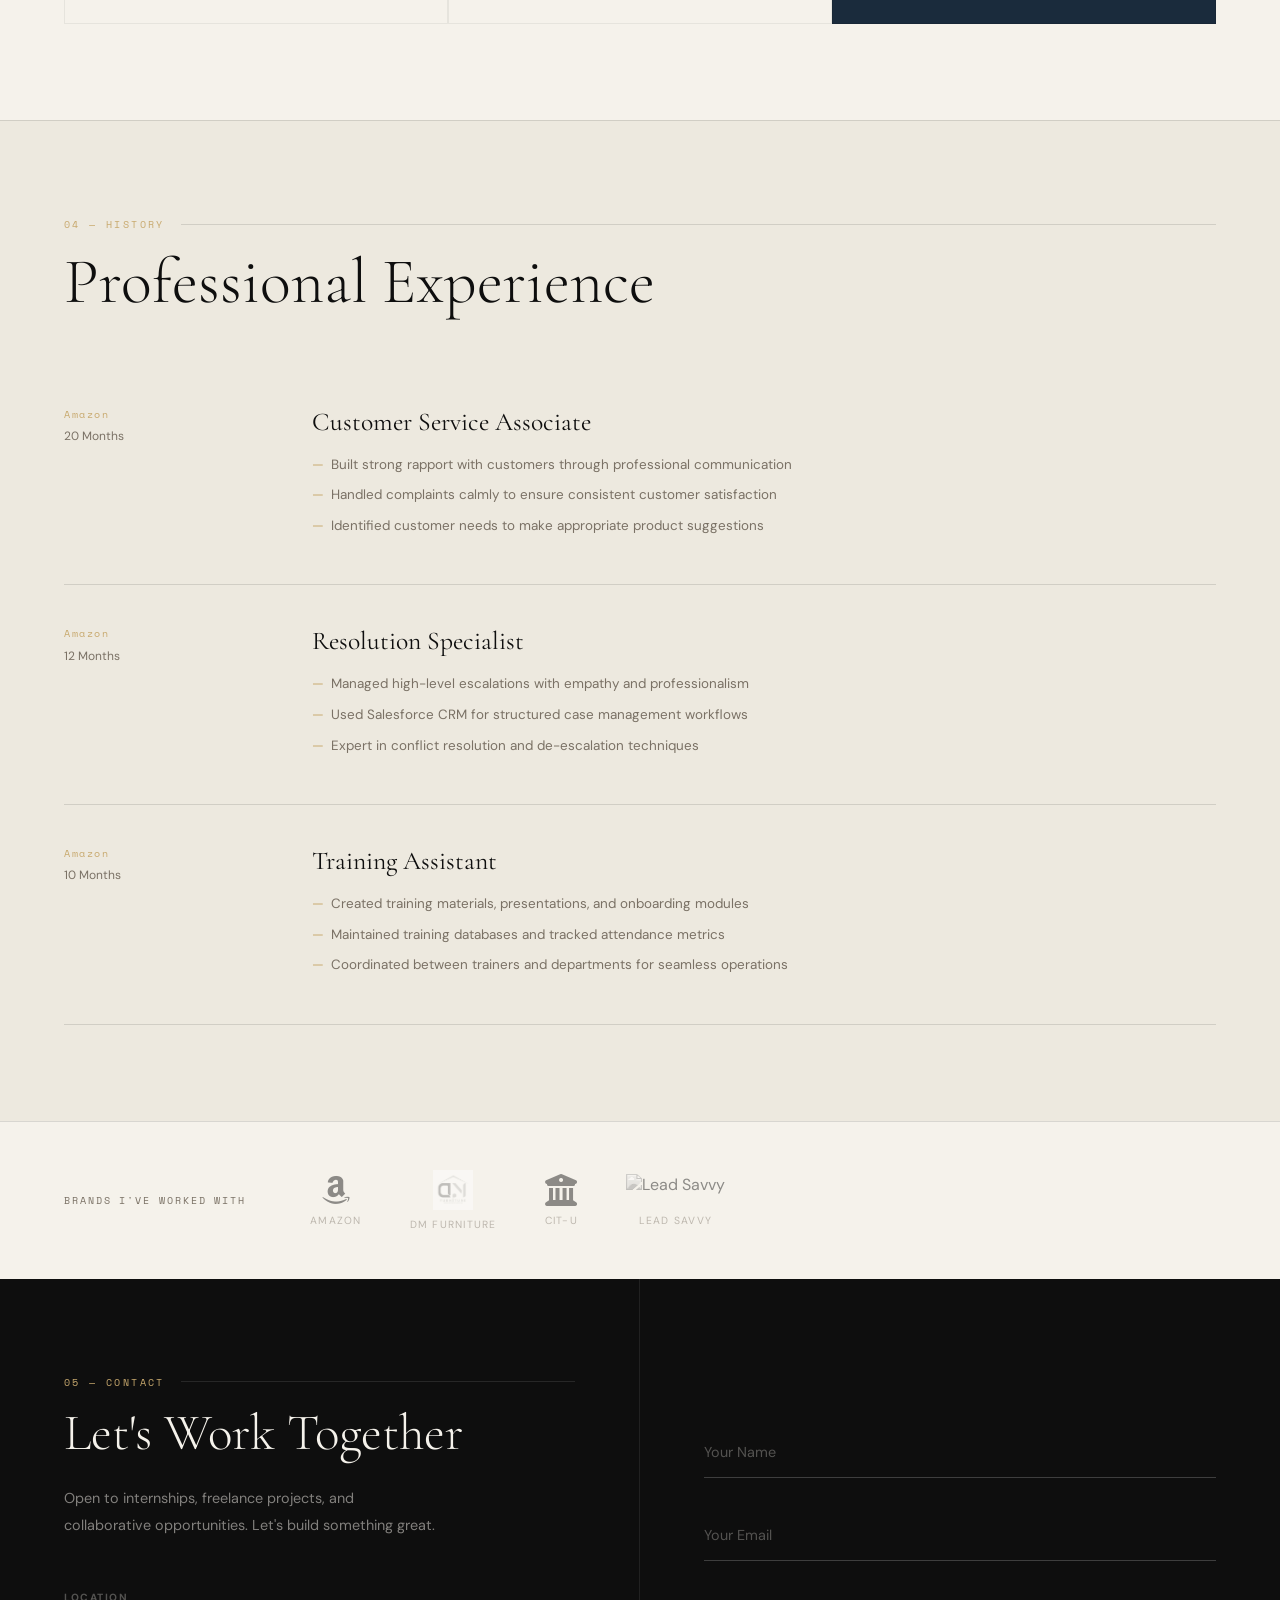
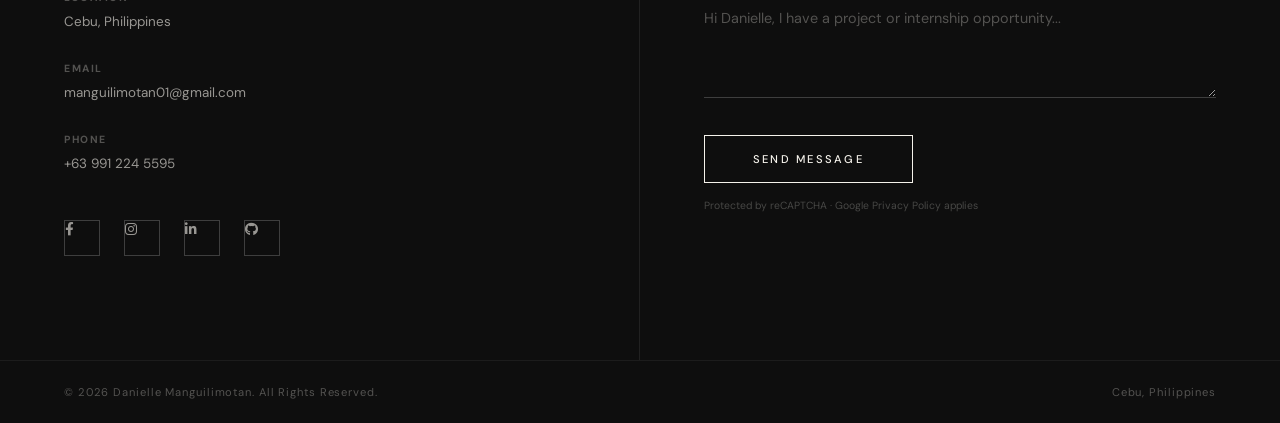
==== commit 7bb9fc63: "fix: Added skills" ====
--- a/index.html
+++ b/index.html
@@ -154,9 +154,9 @@
 
 .hero-photo {
   position: absolute; inset: 0;
-  background: url('image/me4.jpg') center/cover no-repeat;
-  opacity: 0.5;
-  mix-blend-mode: multiply;
+  background: url('image/me.jpg') center/cover no-repeat;
+  opacity: 100%;
+  /* mix-blend-mode: multiply;  */
 }
 
 /* ── TICKER ── */
@@ -551,7 +551,7 @@
 <!-- TICKER -->
 <div class="ticker">
   <div class="ticker-track">
-    HTML · CSS · JavaScript <span>✦</span> MySQL · Firebase <span>✦</span> Java <span>✦</span> Salesforce CRM <span>✦</span> Conflict Resolution <span>✦</span> Web Development <span>✦</span> Social Media Management <span>✦</span> HTML · CSS · JavaScript <span>✦</span> MySQL · Firebase <span>✦</span> Java <span>✦</span> Salesforce CRM <span>✦</span> Conflict Resolution <span>✦</span> Web Development <span>✦</span> Social Media Management <span>✦</span>
+    HTML · CSS · JavaScript <span>✦</span> Java <span>✦</span> C <span>✦</span> SQL <span>✦</span> MySQL · Firebase <span>✦</span> Salesforce CRM <span>✦</span> Conflict Resolution <span>✦</span> Web Development <span>✦</span> Social Media Management <span>✦</span> HTML · CSS · JavaScript <span>✦</span> Java <span>✦</span> C <span>✦</span> SQL <span>✦</span> MySQL · Firebase <span>✦</span> Salesforce CRM <span>✦</span> Conflict Resolution <span>✦</span> Web Development <span>✦</span> Social Media Management <span>✦</span>
   </div>
 </div>
 
@@ -611,6 +611,16 @@
       <i class="fab fa-java"></i>
       <h4>Java</h4>
       <p>OOP fundamentals & logic building</p>
+    </div>
+    <div class="skill-cell">
+      <i class="fas fa-c"></i>
+      <h4>C</h4>
+      <p>Low-level programming & memory management</p>
+    </div>
+    <div class="skill-cell">
+      <i class="fas fa-table"></i>
+      <h4>SQL</h4>
+      <p>Queries, joins, and relational databases</p>
     </div>
     <div class="skill-cell">
       <i class="fas fa-users"></i>
